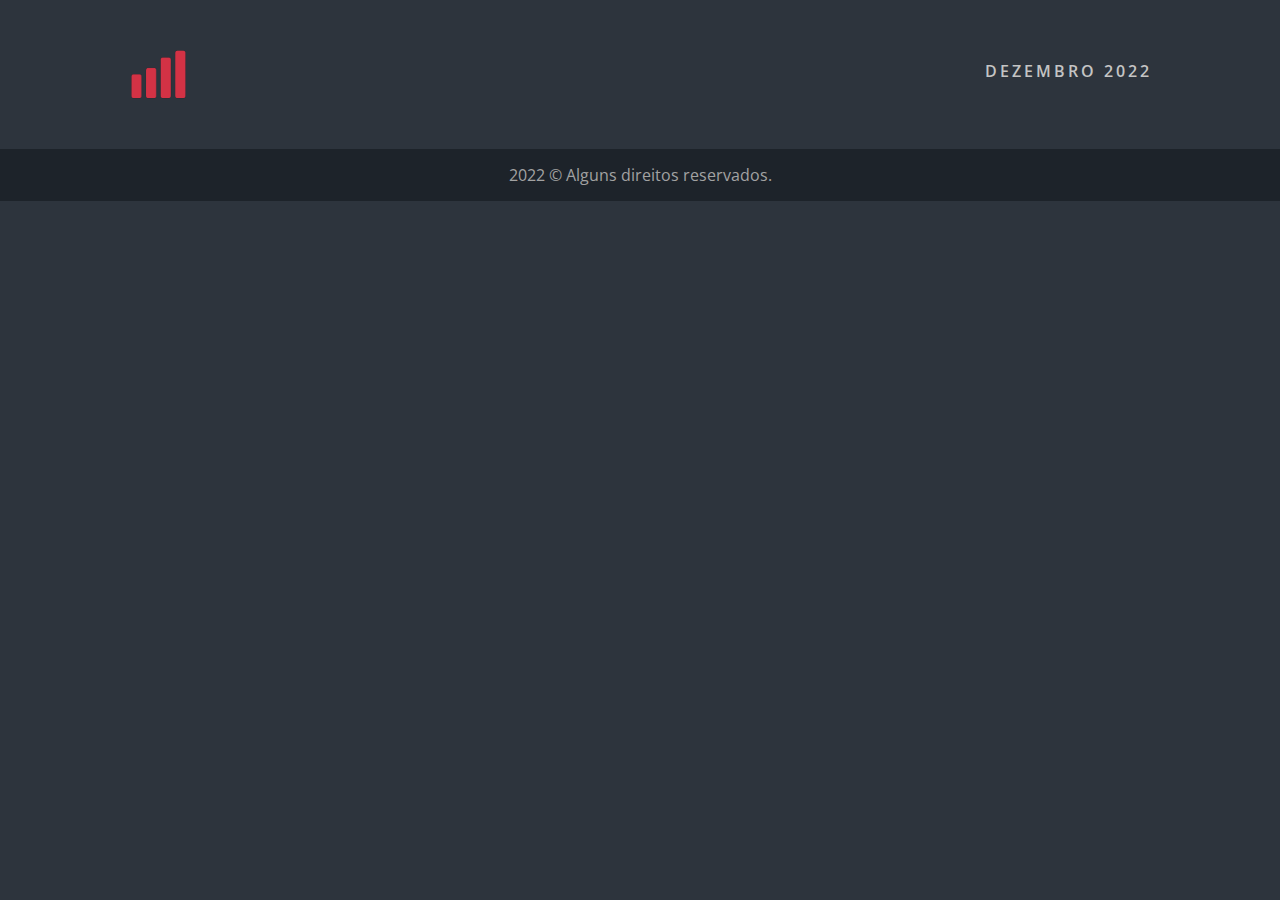
==== checkout.html @ bb0af76f "adjust main background" ====
<!DOCTYPE html>
<html lang="pt-br">

<head>
    <meta charset="UTF-8">
    <meta name="viewport" content="width=device-width, initial-scale=1.0">
    <title>Falta só mais um passo... - Conquiste sua vaga</title>

    <link rel="icon" type="image/png" href="assets/favicon.png" />
    <link rel="stylesheet" href="css/style.css">

    <link rel="preconnect" href="https://fonts.googleapis.com">
    <link rel="preconnect" href="https://fonts.gstatic.com" crossorigin>
    <link href="https://fonts.googleapis.com/css2?family=Open+Sans:wght@400;600;700&display=swap" rel="stylesheet">

</head>

<body>
    <header>
        <img src="assets/favicon.png" alt="logomarca-conquiste-sua-vaga">
        <p>Dezembro 2022</p>
    </header>
    
    <footer>
        2022 © Alguns direitos reservados.
    </footer>
</body>
</html>
---- css/style.css ----
* {
    margin: 0;
    padding: 0;
    box-sizing: border-box;
}

:root {
    font-size: 62.5%; /* 10px */

    --primary-color: #d33245;
    --secondary-color: #2d343d;
    --tertiary-color: #164669;
    --light-color: #fff;
    --dark-color: #282f38;

    --light-primary: #f92f47;
    --dark-primary: #ae2031;
    --p-color: #c4c4c4;

    --border-iconbox: rgb(69, 77, 89);
}

body {
    font-size: 1.6rem;
    background-color: var(--secondary-color);
    color: var(--light-color);
}

body, button, input {
    font-family: 'Open Sans', sans-serif;
} 

p {
    color: var(--p-color);
    margin-bottom: .8rem;
}

header {
    width: 80vw;
    margin: auto;

    padding: 4.8rem 0;

    display: flex;
    justify-content: space-between;
    align-items: center;

    font-weight: 600;
    text-transform: uppercase;
    letter-spacing: .3rem;
}

header img {
    width: 60px;
}

main {    
    padding-top: 4rem;
    text-align: center;
    padding-bottom: 12rem;
}

main::before {
    content: "";
    background-image: url("https://images.unsplash.com/photo-1517180102446-f3ece451e9d8?ixlib=rb-4.0.3&ixid=MnwxMjA3fDB8MHxwaG90by1wYWdlfHx8fGVufDB8fHx8&auto=format&fit=crop&w=1170&q=80");
    background-size: cover;
    position: absolute;
    top: 0px;
    right: 0px;
    bottom: 0px;
    left: 0px;
    z-index: -1;
    opacity: .1;
}

main h1 {
    font-size: 7.1rem;
}

main h2 {
    margin-top: .8rem;
    font-size: 2.2rem;
    font-weight: normal;
    letter-spacing: .2rem;
}

.cta-button {
    text-decoration: none;
    width: fit-content;
    display: flex;
    margin: 5rem auto 1rem;
    padding: 1.5rem 3rem;
    text-align: center;

    background: var(--primary-color);
    border-radius: 4px;
    border: none;
    border-bottom: 6px solid #ae2031;
    outline: none;

    color: var(--light-color);
    font-weight: bold;
    font-size: 1.6rem;

    transition: background-color .3s;
}

.cta-button:hover {
    background-color: var(--dark-primary);
}

.cta-button:active {
    background-color: var(--light-primary);
}

.content {
    width: 80vw;
    margin: auto;
}

.dark-bg {
    background-color: var(--dark-color);
}

section {
    padding: 10rem 0;
}

section h3 {
    margin-bottom: 3.6rem;
    font-size: 3.6rem;
    font-weight: normal;
    text-align: center;
}

.content h2 span, .content h4 span {
    color: var(--light-primary);
}

#pains .content {
    text-align: center;
}


#pains .content img {
    width: 45%;
    margin-bottom: 8px;
}

#method .content {
    display: flex;
    gap: 5rem;
    align-items: center;
}

#method .content h3 {
    text-align: left;
}

#method .content img {
    width: 45%;
}

#risk h3 {
    font-size: 3.6rem;
    font-weight: bold;
    text-transform: uppercase;
}

#how-works {
    text-align: center;
}

#how-works .icon-box-wrapper,
#inside-csv .icon-box-wrapper {
    display: grid;
    grid-template-columns: 1fr 1fr 1fr;
    gap: 3.2rem;
    margin-top: 5rem;
}

#risk .content {
    text-align: center;
    display: flex;
    align-items: center;
    justify-content: center;
    gap: 4rem;
}

#risk .content h4 {
    margin-bottom: 2.4rem;
    font-size: 3.2rem;
    text-align: left;
    font-weight: normal;
}

#risk .content img {
    width: auto;
}

.icon-box {
    text-align: center;
    align-items: center;

    border: 2px solid var(--border-iconbox);
    border-radius: 4px;

    padding: 3rem;
}

.icon-box p {
    font-size: 1.8rem;
    margin-top: 1.2rem;
}

.icon-box svg, .icon-box img {
    transition: transform .3s;
}

.icon-box svg:hover, .icon-box img:hover {
    transform: scale(1.1);
}

#inside-csv .icon-box-wrapper {
    justify-content: center;
    
}

#inside-csv .icon-box-wrapper img {
    width: 100%;
}

#inside-csv .content .icon-box-wrapper .icon-box h4 {
    font-size: 2.4rem;
}

#inside-csv .content .icon-box-wrapper .icon-box p {
    font-size: 1.6rem;
}

#inside-csv .content .icon-box-wrapper .icon-box ul li {
    text-align: left;
    margin: 3rem;
    color: var(--p-color);
}

#inside-csv .text-wrapper {
    height: 100%;
    display: flex;
    flex-direction: column;
    justify-content: center;
}

#about-expert .separator {
    border-bottom: 1px solid rgba(100, 100, 100, .8);
    width: 100%;    
}

#about-expert .content {
    margin-top: 2rem;
    display: flex;
    gap: 3.2rem;
}

#about-expert .content h4 {
    font-size: 2.4rem;
    margin-bottom: 1.2rem;
}

#about-expert .content a img {
    margin-right: 2.4rem;
    transition: filter .3s;
    cursor: pointer;
}

#about-expert .content img:hover {
    filter: brightness(.8);
}

#about-expert .content ul li {
    color: var(--p-color);
    margin-left: 6rem;
    line-height: 3.2rem;
}

#about-expert .content + .content {
    margin-top: 8rem;
}

#about-expert .content + .content img{
    width: 300px;
    border-radius: 9999px;
}

#for-who .content {
    display: flex;
    justify-content: center;
    gap: 3rem;
}

#for-who .content-left, #for-who .content-right {
    width: 50%;
    text-align: center;
    border: 2px solid var(--border-iconbox);
    border-radius: 12px;
    padding: 6rem;
}

#for-who .img-wrapper {
    height: 20rem;
    margin-bottom: 3.2rem;
}

#for-who img {
    height: 100%;
}

#for-who svg {
    width: fit-content;
}

.big-icon-list {
    display: flex;
    justify-content: left;
    align-items: center;
    text-align: left;
    gap: 1.5rem;

    margin-bottom: 1.5rem;
}

#depositions .depo-item {
    margin-top: 6rem;
    display: flex;
    align-items: center;
    gap: 3.2rem;
}

#depositions iframe {
    border-radius: 8px;
    box-shadow: var(--dark-color) 1.95px 1.95px 2.6px;
}

#depositions .depo-highlight {
    margin: 1rem 0;
    font-size: 2.4rem;
}

#depositions .depo-author a {
    margin-top: 3rem;

    display: flex;
    align-items: center;
    gap: 8px;

    text-decoration: none;
    color: var(--p-color);
}

#depositions .depo-author a:hover {
    color: var(--light-color);
}

#depositions .separator {
    border-bottom: 1px solid rgba(100, 100, 100, .8);
    margin: 8rem 0;
    width: 100%; 
}

details {
    width: 50%;
    margin: 0 auto ;
    background: #242b33;
    margin-bottom: 1rem;
    box-shadow: 0 .1rem 1rem -.5rem rgba(0,0,0,.4);
    border-radius: 4px;
    overflow: hidden;
  }
  
summary {
padding: 1rem;
display: block;
background: #1d232a;
padding-left: 2.2rem;
position: relative;
cursor: pointer;

font-weight: 600;
}

summary:before {
content: '';
border: .4rem solid;    
border-color: transparent transparent transparent #fff;
position: absolute;
top: 1.6rem;
left: 1rem;
transform: rotate(0);
transform-origin: .2rem 50%;
transition: .25s transform ease;
}

/* THE MAGIC 🧙‍♀️ */
details[open] > summary:before {
transform: rotate(90deg);
}

details > p {
padding: 2rem;
}

#cta-whatsapp {
    text-align: center;
}

#cta-whatsapp a {
    text-decoration: none;

    display: flex;
    width: fit-content;
    margin: 3rem auto 0;
    padding: 1.5rem 3rem;
    align-items: center;
    justify-content: center;

    gap: 8px;

    background: var(--primary-color);
    border-radius: 4px;
    border: none;
    border-bottom: 6px solid #ae2031;
    outline: none;

    color: var(--light-color);
    font-weight: bold;
    font-size: 1.6rem;

    transition: background-color .3s;
}

#cta-whatsapp a {
    background-color: var(--dark-primary);
}

#cta-whatsapp a {
    background-color: var(--light-primary);
}


footer {
    padding: 1.5rem 0;
    text-align: center;
    color: #a2a2a2;
    background-color: #1d232a;  
}

@media (max-width: 890px) {
    .content {
        width: 95vw;
        margin: auto;        
    }

    main {
        padding: 10px;
    }
}

@media (max-width: 690px) {

    header {
        font-size: 1.3rem;
    }

    main h1 {
        font-size: 5rem;
    }

    #method .content, #method .content h3 {
        display: inline-block;
        text-align: center;
    }

    #how-works .icon-box-wrapper,
    #inside-csv .icon-box-wrapper {
        display: inline-block;
    }

    #how-works .icon-box,
    #inside-csv .icon-box {
        margin-top: 2rem;
    }

    #risk .content {
        display: inline-block;
    }

    #risk .content h4 {
        text-align: center;
    }

    #about-expert .content {
        display: inline-block;
        padding: 5px;
    }

    #about-expert .content h4 {
        margin: 2rem auto;
    }

    #for-who .content {
        display: inline-block;
    }

    #for-who .content-left, #for-who .content-right {
        width: 100%;
        padding: 4rem;
        margin-bottom: 2rem;
    }

    #depositions .depo-item {
        display: inline-block;
    }

    details {
        width: 90%
    }        
}
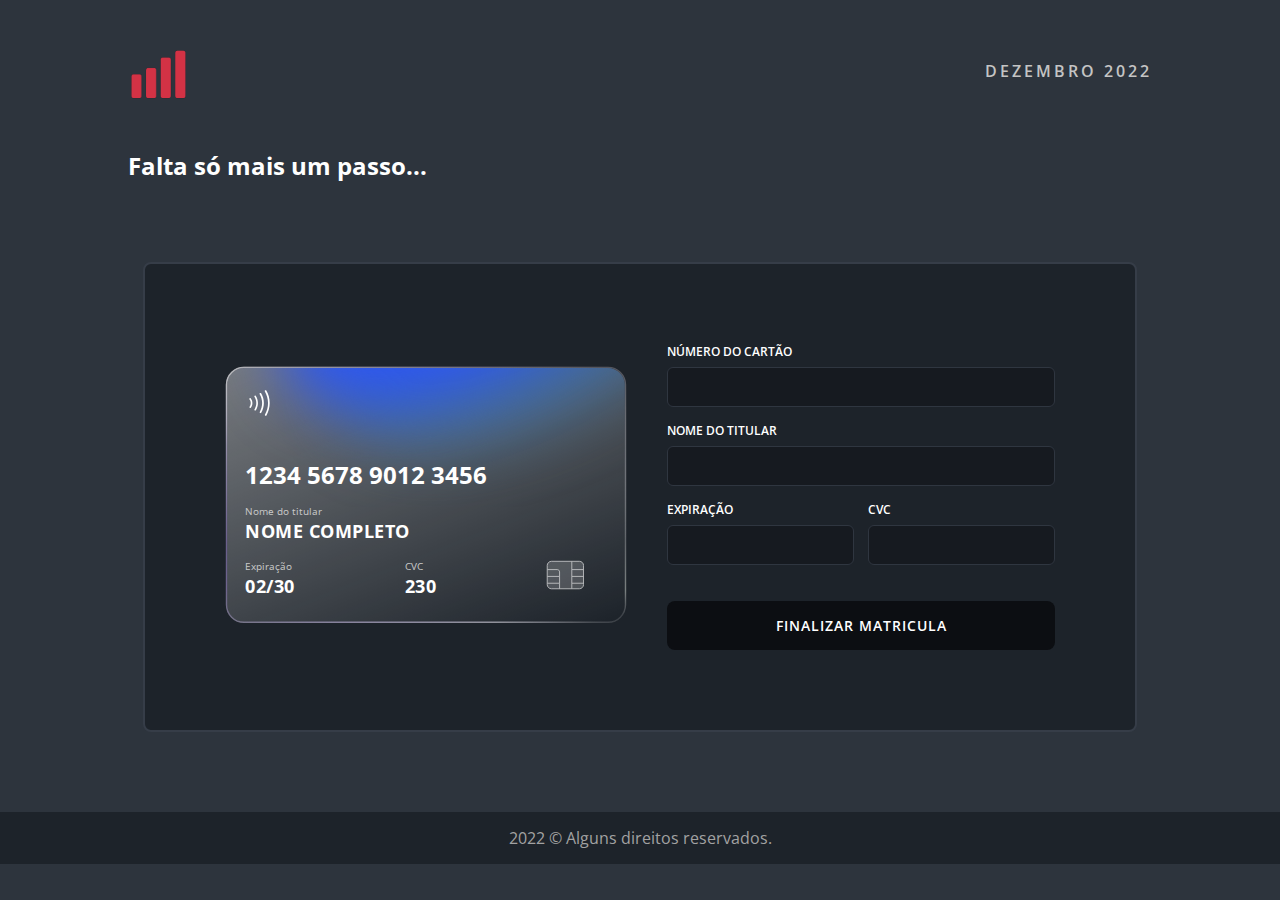
==== commit 47229673: "add checkout page" ====
--- a/checkout.html
+++ b/checkout.html
@@ -8,6 +8,7 @@
 
     <link rel="icon" type="image/png" href="assets/favicon.png" />
     <link rel="stylesheet" href="css/style.css">
+    <link rel="stylesheet" href="css/checkout.css">
 
     <link rel="preconnect" href="https://fonts.googleapis.com">
     <link rel="preconnect" href="https://fonts.gstatic.com" crossorigin>
@@ -15,11 +16,74 @@
 
 </head>
 
-<body>
+<body id="checkout">
     <header>
         <img src="assets/favicon.png" alt="logomarca-conquiste-sua-vaga">
         <p>Dezembro 2022</p>
     </header>
+    <div class="container-ck">
+        <div class="title">
+            <h2>Falta só mais um passo...</h2>
+        </div>
+
+        <div class="cc-area">                    
+            <div class="cc-view">
+                <img src="assets/cc-template.svg" alt="">
+                <div class="cc-datas">
+                    <div class="cc-number-view">
+                        1234 5678 9012 3456
+                    </div>
+                    <div class="name-view">
+                        <p>Nome do titular</p>
+                        <h5>NOME COMPLETO</h5>
+                    </div>
+                    <div class="col-3">
+                    <div class="expiration-view">
+                        <p>Expiração</p>
+                        <h5>02/30</h5>
+                    </div>
+                    <div class="cvc-view">
+                        <p>CVC</p>
+                        <h5>230</h5>
+                    </div>
+                        <svg width="38" height="30" viewBox="0 0 38 30" fill="none" xmlns="http://www.w3.org/2000/svg">
+                        <g opacity="0.7">
+                        <rect x="1.22996" y="1.30927" width="36.3209" height="27.4591" rx="4.20321" fill="white" fill-opacity="0.26" stroke="white" stroke-width="0.898396"/>
+                        <path d="M1.36212 9.58317H11.2485C12.5332 9.58317 13.5747 10.6246 13.5747 11.9094V16.4164M13.5747 28.658V23.2496M13.5747 23.2496V16.4164M13.5747 23.2496H1.36212M13.5747 16.4164H1.36212" stroke="white" stroke-width="0.898396"/>
+                        <path d="M37.4182 9.58319H25.7872M25.7872 9.58319V16.4164M25.7872 9.58319V1.44147M25.7872 28.6581V23.2496M25.7872 23.2496V16.4164M25.7872 23.2496H37.4182M25.7872 16.4164H37.4182" stroke="white" stroke-width="0.898396"/>
+                        </g>
+                        </svg>
+                    </div>
+                        
+                </div>
+            </div>
+
+            <form action="">
+                <div class="input-wrapper">
+                    <label for="">Número do cartão</label>
+                    <input type="number">
+                </div>
+                <div class="input-wrapper">
+                    <label for="">Nome do titular</label>
+                    <input type="text">
+                </div>
+                <div class="col-2">
+                    <div class="input-wrapper">
+                        <label for="">Expiração</label>
+                        <input type="text">
+                    </div>
+                    <div class="input-wrapper">
+                        <label for="">CVC</label>
+                        <input type="number">
+                    </div>
+                </div>
+                <button>Finalizar matricula</button>
+            </form>
+
+        </div>
+            
+
+    </div>
     
     <footer>
         2022 © Alguns direitos reservados.
--- a/css/style.css
+++ b/css/style.css
@@ -17,7 +17,7 @@
     --dark-primary: #ae2031;
     --p-color: #c4c4c4;
 
-    --border-iconbox: rgb(69, 77, 89);
+    --border-iconbox: #454d59;
 }
 
 body {
@@ -37,7 +37,7 @@
 
 header {
     width: 80vw;
-    margin: auto;
+    margin: 0 auto;
 
     padding: 4.8rem 0;
 
--- a/css/checkout.css
+++ b/css/checkout.css
@@ -0,0 +1,119 @@
+#checkout {
+    height: 100vh;
+}
+
+.container-ck {
+    width: 80vw;
+    margin: auto;
+}
+
+.cc-area {
+    width: fit-content;
+    margin: 8rem auto;
+    padding: 8rem;
+
+    display: flex;
+    align-items: center;
+    gap: 4rem;
+
+    background: #1d232a;
+    border-radius: 8px;
+    border: 2px solid #363d48;
+}
+
+.cc-view {
+    position: relative;
+}
+
+.cc-datas {    
+    position: absolute;
+    bottom: 28px;
+    left: 20px;
+
+    display: flex;
+    flex-direction: column;
+    gap: 1.4rem;
+}
+
+.cc-datas .cc-number-view{
+    font-size: 2.4rem;
+    font-weight: bold;
+}
+
+.cc-datas h5{
+    font-weight: bold;
+    font-size: 1.8rem;
+    line-height: 2.9rem;
+    letter-spacing: .05rem;
+    text-transform: uppercase;
+    
+    color: #fff;
+}
+
+.cc-datas p {
+    font-size: 10px;
+    line-height: 12px;
+    color: #cacaca;
+    margin-bottom: 0;
+}
+
+.cc-datas .col-3 {
+    display: flex;
+    gap: 11rem;
+}
+
+form {
+    display: flex;
+    flex-direction: column;
+    gap: 1.6rem;
+}
+
+.input-wrapper {
+    display: flex;
+    flex-direction: column;
+    gap: 8px;
+}
+
+form label {
+    font-weight: 600;
+    font-size: 12px;
+    line-height: 15px;
+    letter-spacing: .15rem;
+
+    letter-spacing: 0.01px;
+    text-transform: uppercase;
+}
+
+form input {
+    height: 40px;
+    background: #161a20;
+    border: 1.5px solid #2f3640;
+    outline: none;
+    border-radius: 6px;
+    padding-left: 1rem;
+    color: #fff;
+}
+
+form input:focus {    
+    border: 2px solid #59606d;
+}
+
+form .col-2 {
+    width: 100%;
+    display: flex;
+    gap: 1.4rem;
+}
+
+form button {
+    margin-top: 2rem;
+    padding: 1.5rem 3rem;
+    background-color: #0c0e12;
+    border: none;
+    border-radius: 8px;
+
+    color: #fff;
+    text-transform: uppercase;
+    font-weight: 600;
+    font-size: 1.4rem;
+    letter-spacing: .1rem;
+}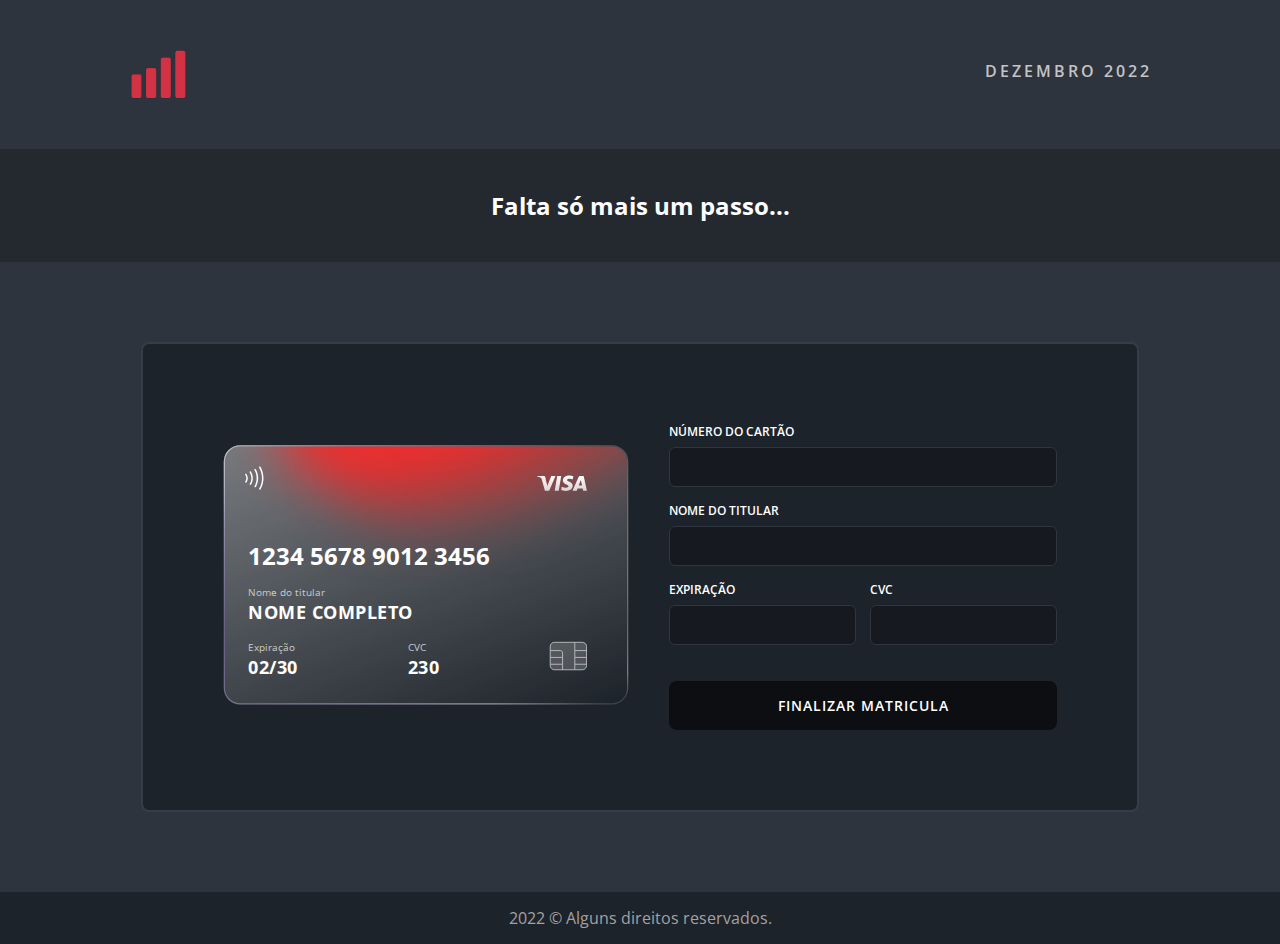
==== commit 23b4e8e0: "update cc-view when input data on checkout" ====
--- a/checkout.html
+++ b/checkout.html
@@ -21,15 +21,19 @@
         <img src="assets/favicon.png" alt="logomarca-conquiste-sua-vaga">
         <p>Dezembro 2022</p>
     </header>
+
+    <div class="title">
+        <h2>Falta só mais um passo...</h2>
+    </div>
+
     <div class="container-ck">
-        <div class="title">
-            <h2>Falta só mais um passo...</h2>
-        </div>
-
         <div class="cc-area">                    
             <div class="cc-view">
                 <img src="assets/cc-template.svg" alt="">
                 <div class="cc-datas">
+                    <div class="cc-flag">
+                        <img src="assets/cc-visa.svg" alt="">
+                    </div>
                     <div class="cc-number-view">
                         1234 5678 9012 3456
                     </div>
@@ -60,21 +64,21 @@
 
             <form action="">
                 <div class="input-wrapper">
-                    <label for="">Número do cartão</label>
-                    <input type="number">
+                    <label for="cc-number">Número do cartão</label>
+                    <input type="number" id="cc-number">
                 </div>
                 <div class="input-wrapper">
-                    <label for="">Nome do titular</label>
-                    <input type="text">
+                    <label for="cc-name">Nome do titular</label>
+                    <input type="text" id="cc-name">
                 </div>
                 <div class="col-2">
                     <div class="input-wrapper">
-                        <label for="">Expiração</label>
-                        <input type="text">
+                        <label for="cc-expiration">Expiração</label>
+                        <input type="text" id="cc-expiration">
                     </div>
                     <div class="input-wrapper">
-                        <label for="">CVC</label>
-                        <input type="number">
+                        <label for="cc-cvc">CVC</label>
+                        <input id="cc-cvc" type="number">
                     </div>
                 </div>
                 <button>Finalizar matricula</button>
@@ -88,5 +92,7 @@
     <footer>
         2022 © Alguns direitos reservados.
     </footer>
+
+    <script src="scripts/main.js"></script>
 </body>
 </html>--- a/css/checkout.css
+++ b/css/checkout.css
@@ -6,6 +6,13 @@
     width: 80vw;
     margin: auto;
 }
+
+.title {
+    text-align: center;
+    background-color: rgba(0, 0, 0, .2);
+    padding: 4rem;
+}
+
 
 .cc-area {
     width: fit-content;
@@ -28,11 +35,18 @@
 .cc-datas {    
     position: absolute;
     bottom: 28px;
-    left: 20px;
+    left: 25px;
 
     display: flex;
     flex-direction: column;
     gap: 1.4rem;
+}
+
+.cc-flag {
+    position: absolute;
+    right: 0;
+    top: -65px;
+
 }
 
 .cc-datas .cc-number-view{
@@ -92,6 +106,8 @@
     border-radius: 6px;
     padding-left: 1rem;
     color: #fff;
+
+    text-transform: uppercase;
 }
 
 form input:focus {    
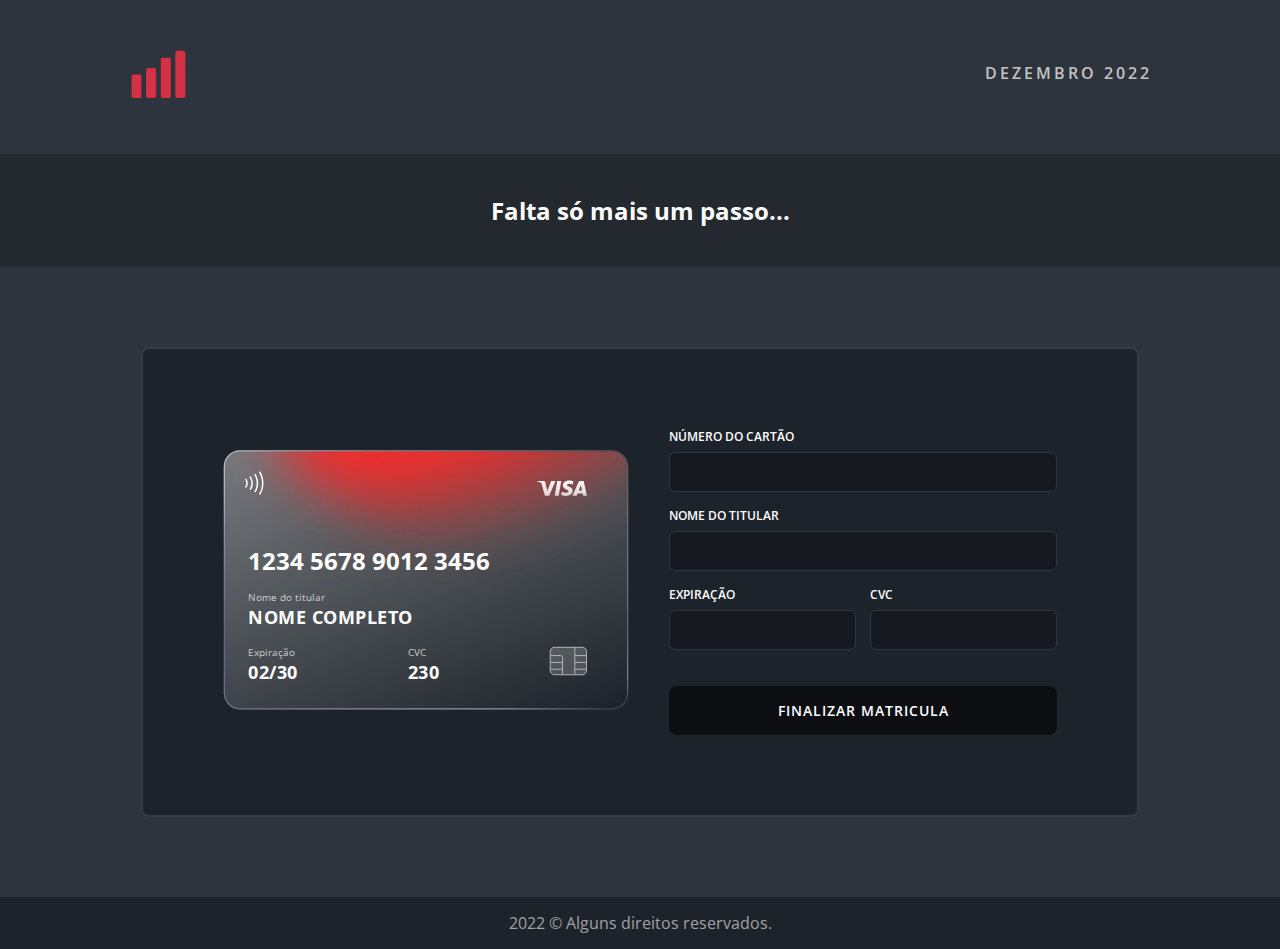
==== commit 9fc5136e: "align footer" ====
--- a/checkout.html
+++ b/checkout.html
@@ -16,82 +16,82 @@
 
 </head>
 
-<body id="checkout">
-    <header>
-        <img src="assets/favicon.png" alt="logomarca-conquiste-sua-vaga">
-        <p>Dezembro 2022</p>
-    </header>
+<body>
+    <div class="page-container">
+        <header>
+            <a href="index.html"><img src="assets/favicon.png" alt="logomarca-conquiste-sua-vaga"></a>
+            <p>Dezembro 2022</p>
+        </header>
 
-    <div class="title">
-        <h2>Falta só mais um passo...</h2>
-    </div>
+        <div class="title">
+            <h2>Falta só mais um passo...</h2>
+        </div>
 
-    <div class="container-ck">
-        <div class="cc-area">                    
-            <div class="cc-view">
-                <img src="assets/cc-template.svg" alt="">
-                <div class="cc-datas">
-                    <div class="cc-flag">
-                        <img src="assets/cc-visa.svg" alt="">
+        <div class="content-wrapper">
+            <div class="cc-area">                    
+                <div class="cc-view">
+                    <img src="assets/cc-template.svg" alt="">
+                    <div class="cc-datas">
+                        <div class="cc-flag">
+                            <img src="assets/cc-visa.svg" alt="">
+                        </div>
+                        <div class="cc-number-view">
+                            1234 5678 9012 3456
+                        </div>
+                        <div class="name-view">
+                            <p>Nome do titular</p>
+                            <h5>NOME COMPLETO</h5>
+                        </div>
+                        <div class="col-3">
+                        <div class="expiration-view">
+                            <p>Expiração</p>
+                            <h5>02/30</h5>
+                        </div>
+                        <div class="cvc-view">
+                            <p>CVC</p>
+                            <h5>230</h5>
+                        </div>
+                            <svg width="38" height="30" viewBox="0 0 38 30" fill="none" xmlns="http://www.w3.org/2000/svg">
+                            <g opacity="0.7">
+                            <rect x="1.22996" y="1.30927" width="36.3209" height="27.4591" rx="4.20321" fill="white" fill-opacity="0.26" stroke="white" stroke-width="0.898396"/>
+                            <path d="M1.36212 9.58317H11.2485C12.5332 9.58317 13.5747 10.6246 13.5747 11.9094V16.4164M13.5747 28.658V23.2496M13.5747 23.2496V16.4164M13.5747 23.2496H1.36212M13.5747 16.4164H1.36212" stroke="white" stroke-width="0.898396"/>
+                            <path d="M37.4182 9.58319H25.7872M25.7872 9.58319V16.4164M25.7872 9.58319V1.44147M25.7872 28.6581V23.2496M25.7872 23.2496V16.4164M25.7872 23.2496H37.4182M25.7872 16.4164H37.4182" stroke="white" stroke-width="0.898396"/>
+                            </g>
+                            </svg>
+                        </div>
+                            
                     </div>
-                    <div class="cc-number-view">
-                        1234 5678 9012 3456
-                    </div>
-                    <div class="name-view">
-                        <p>Nome do titular</p>
-                        <h5>NOME COMPLETO</h5>
-                    </div>
-                    <div class="col-3">
-                    <div class="expiration-view">
-                        <p>Expiração</p>
-                        <h5>02/30</h5>
-                    </div>
-                    <div class="cvc-view">
-                        <p>CVC</p>
-                        <h5>230</h5>
-                    </div>
-                        <svg width="38" height="30" viewBox="0 0 38 30" fill="none" xmlns="http://www.w3.org/2000/svg">
-                        <g opacity="0.7">
-                        <rect x="1.22996" y="1.30927" width="36.3209" height="27.4591" rx="4.20321" fill="white" fill-opacity="0.26" stroke="white" stroke-width="0.898396"/>
-                        <path d="M1.36212 9.58317H11.2485C12.5332 9.58317 13.5747 10.6246 13.5747 11.9094V16.4164M13.5747 28.658V23.2496M13.5747 23.2496V16.4164M13.5747 23.2496H1.36212M13.5747 16.4164H1.36212" stroke="white" stroke-width="0.898396"/>
-                        <path d="M37.4182 9.58319H25.7872M25.7872 9.58319V16.4164M25.7872 9.58319V1.44147M25.7872 28.6581V23.2496M25.7872 23.2496V16.4164M25.7872 23.2496H37.4182M25.7872 16.4164H37.4182" stroke="white" stroke-width="0.898396"/>
-                        </g>
-                        </svg>
-                    </div>
-                        
                 </div>
-            </div>
 
-            <form action="">
-                <div class="input-wrapper">
-                    <label for="cc-number">Número do cartão</label>
-                    <input type="number" id="cc-number">
-                </div>
-                <div class="input-wrapper">
-                    <label for="cc-name">Nome do titular</label>
-                    <input type="text" id="cc-name">
-                </div>
-                <div class="col-2">
+                <form action="">
                     <div class="input-wrapper">
-                        <label for="cc-expiration">Expiração</label>
-                        <input type="text" id="cc-expiration">
+                        <label for="cc-number">Número do cartão</label>
+                        <input type="number" id="cc-number">
                     </div>
                     <div class="input-wrapper">
-                        <label for="cc-cvc">CVC</label>
-                        <input id="cc-cvc" type="number">
+                        <label for="cc-name">Nome do titular</label>
+                        <input type="text" id="cc-name">
                     </div>
-                </div>
-                <button>Finalizar matricula</button>
-            </form>
+                    <div class="col-2">
+                        <div class="input-wrapper">
+                            <label for="cc-expiration">Expiração</label>
+                            <input type="text" id="cc-expiration">
+                        </div>
+                        <div class="input-wrapper">
+                            <label for="cc-cvc">CVC</label>
+                            <input id="cc-cvc" type="number">
+                        </div>
+                    </div>
+                    <a href="/typ.html">Finalizar matricula</a>
+                </form>
 
+            </div>            
         </div>
-            
-
+        
+        <footer class="footer-ck">
+            2022 © Alguns direitos reservados.
+        </footer>
     </div>
-    
-    <footer>
-        2022 © Alguns direitos reservados.
-    </footer>
 
     <script src="scripts/main.js"></script>
 </body>
--- a/css/checkout.css
+++ b/css/checkout.css
@@ -1,8 +1,9 @@
-#checkout {
-    height: 100vh;
+.page-container {
+    position: relative;
+    min-height: 94vh;
 }
 
-.container-ck {
+.content-wrapper {
     width: 80vw;
     margin: auto;
 }
@@ -120,7 +121,8 @@
     gap: 1.4rem;
 }
 
-form button {
+form a {
+    text-decoration: none;
     margin-top: 2rem;
     padding: 1.5rem 3rem;
     background-color: #0c0e12;
@@ -128,8 +130,25 @@
     border-radius: 8px;
 
     color: #fff;
+    text-align: center;
     text-transform: uppercase;
     font-weight: 600;
     font-size: 1.4rem;
     letter-spacing: .1rem;
+
+    transition: transform .5s;
+    transition: filter .3s;
+}
+
+form a:hover {
+    transform: scale(1.03);
+}
+
+form a:active {
+    filter: brightness(1.1);
+}
+
+.confirmation-msg {
+    margin: 8rem auto;
+    text-align: center;
 }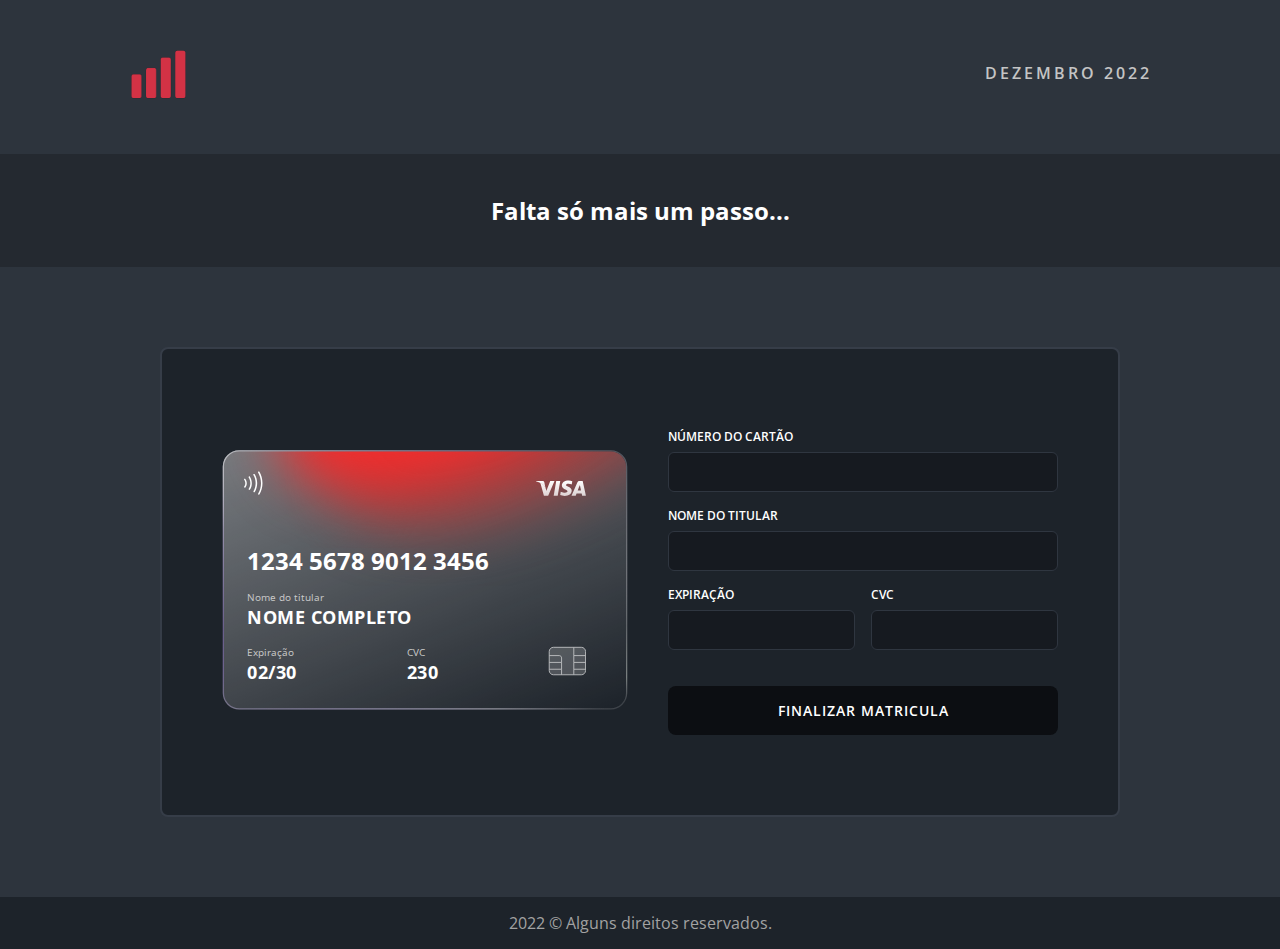
==== commit cd55dd8a: "adjust responsive checkout" ====
--- a/checkout.html
+++ b/checkout.html
@@ -82,7 +82,7 @@
                             <input id="cc-cvc" type="number">
                         </div>
                     </div>
-                    <a href="/typ.html">Finalizar matricula</a>
+                    <a href="./typ.html">Finalizar matricula</a>
                 </form>
 
             </div>            
--- a/css/checkout.css
+++ b/css/checkout.css
@@ -16,11 +16,12 @@
 
 
 .cc-area {
-    width: fit-content;
+    max-width: 96rem;
     margin: 8rem auto;
     padding: 8rem;
 
     display: flex;
+    justify-content: center;
     align-items: center;
     gap: 4rem;
 
@@ -35,8 +36,8 @@
 
 .cc-datas {    
     position: absolute;
-    bottom: 28px;
-    left: 25px;
+    bottom: 2.8rem;
+    left: 2.5rem;
 
     display: flex;
     flex-direction: column;
@@ -47,7 +48,6 @@
     position: absolute;
     right: 0;
     top: -65px;
-
 }
 
 .cc-datas .cc-number-view{
@@ -118,7 +118,11 @@
 form .col-2 {
     width: 100%;
     display: flex;
-    gap: 1.4rem;
+    gap: 1.6rem;
+}
+
+form .col-2 .input-wrapper {
+    width: 100%;
 }
 
 form a {
@@ -151,4 +155,53 @@
 .confirmation-msg {
     margin: 8rem auto;
     text-align: center;
+}
+
+@media (max-width: 1050px) {
+    .cc-area {
+        width: 100%;
+        display: inline-block;
+        margin: 8rem auto;    
+    }
+
+    .cc-view {
+        margin-bottom: 2.8rem;
+    }
+}
+
+@media (max-width: 720px) {
+    .cc-area {
+        padding: 3rem;
+    }
+}
+
+@media (max-width: 590px) {
+    .cc-view img {
+        width: 100%;
+    }
+
+   form .col-2 {
+        flex-direction: column;
+    }
+
+    .cc-datas {    
+        position: absolute;
+        bottom: 1rem;
+        left: 1.5rem;
+    
+        display: flex;
+        flex-direction: column;
+        gap: 1rem;
+    }
+    
+    .cc-flag {
+        position: absolute;
+        right: 0;
+        top: -35px;
+    }
+
+    .cc-datas .col-3 {
+        display: flex;
+        gap: 7rem;
+    }
 }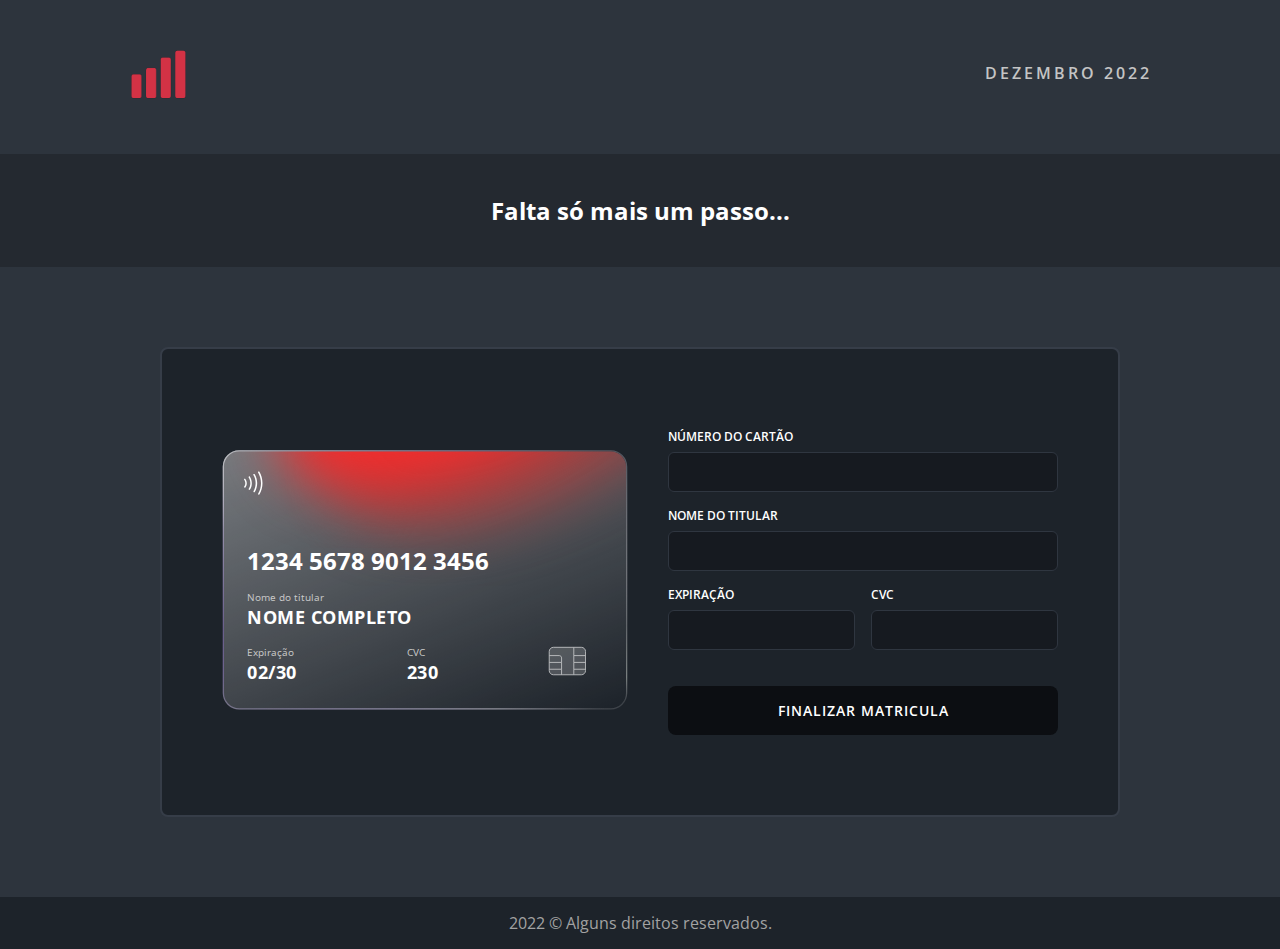
==== commit 37f1b6c6: "add mask to inputs on checkout" ====
--- a/checkout.html
+++ b/checkout.html
@@ -66,20 +66,20 @@
                 <form action="">
                     <div class="input-wrapper">
                         <label for="cc-number">Número do cartão</label>
-                        <input type="number" id="cc-number">
+                        <input id="cc-number" type="text">
                     </div>
                     <div class="input-wrapper">
                         <label for="cc-name">Nome do titular</label>
-                        <input type="text" id="cc-name">
+                        <input id="cc-name" type="text">
                     </div>
                     <div class="col-2">
                         <div class="input-wrapper">
                             <label for="cc-expiration">Expiração</label>
-                            <input type="text" id="cc-expiration">
+                            <input id="cc-expiration" type="text">
                         </div>
                         <div class="input-wrapper">
                             <label for="cc-cvc">CVC</label>
-                            <input id="cc-cvc" type="number">
+                            <input id="cc-cvc" type="text">
                         </div>
                     </div>
                     <a href="./typ.html">Finalizar matricula</a>
@@ -93,6 +93,9 @@
         </footer>
     </div>
 
-    <script src="scripts/main.js"></script>
+    <script type="text/javascript" src="scripts/jquery-3.6.1.min.js"></script>
+    <script type="text/javascript" src="scripts/jquery.mask.js"></script>
+    <script type="text/javascript" src="scripts/main.js"></script>
+    <script type="text/javascript" src="scripts/masks.js"></script>
 </body>
 </html>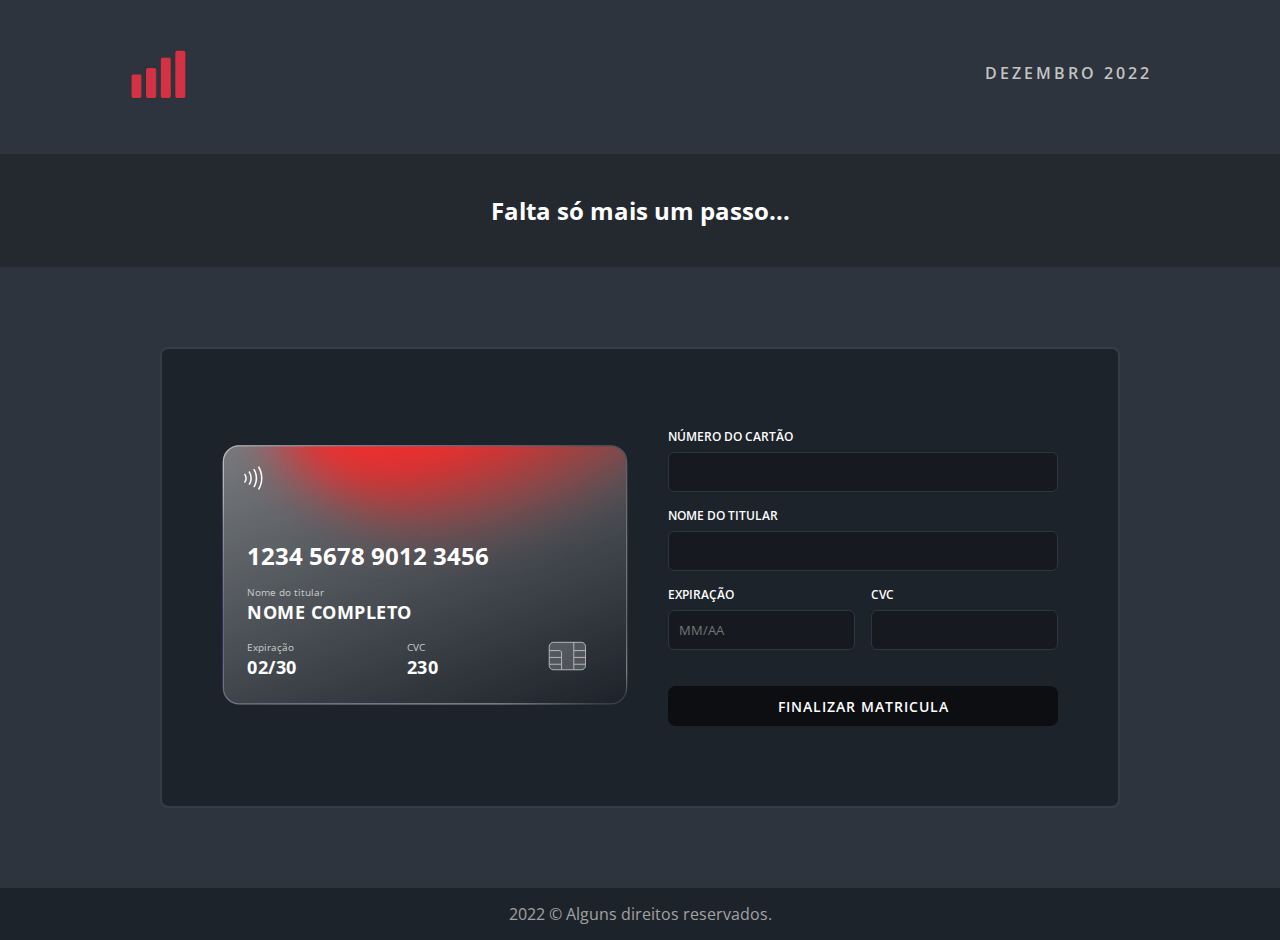
==== commit 35fc4d33: "mask name input on checkout" ====
--- a/checkout.html
+++ b/checkout.html
@@ -63,26 +63,26 @@
                     </div>
                 </div>
 
-                <form action="">
+                <form action="/typ.html" id="cc-form">
                     <div class="input-wrapper">
                         <label for="cc-number">Número do cartão</label>
-                        <input id="cc-number" type="text">
+                        <input id="cc-number" type="text" required>
                     </div>
                     <div class="input-wrapper">
                         <label for="cc-name">Nome do titular</label>
-                        <input id="cc-name" type="text">
+                        <input id="cc-name" type="text" required>
                     </div>
                     <div class="col-2">
                         <div class="input-wrapper">
                             <label for="cc-expiration">Expiração</label>
-                            <input id="cc-expiration" type="text">
+                            <input id="cc-expiration" type="text" required>
                         </div>
                         <div class="input-wrapper">
                             <label for="cc-cvc">CVC</label>
-                            <input id="cc-cvc" type="text">
+                            <input id="cc-cvc" type="text" required>
                         </div>
                     </div>
-                    <a href="./typ.html">Finalizar matricula</a>
+                    <button class="btnFinished">Finalizar matricula</button>
                 </form>
 
             </div>            
@@ -95,7 +95,7 @@
 
     <script type="text/javascript" src="scripts/jquery-3.6.1.min.js"></script>
     <script type="text/javascript" src="scripts/jquery.mask.js"></script>
+    <script type="text/javascript" src="scripts/masks.js"></script>
     <script type="text/javascript" src="scripts/main.js"></script>
-    <script type="text/javascript" src="scripts/masks.js"></script>
 </body>
 </html>--- a/css/checkout.css
+++ b/css/checkout.css
@@ -126,30 +126,32 @@
 }
 
 form a {
-    text-decoration: none;
+    width: 100%;
+    height: 4rem;
+}
+
+form .btnFinished {
     margin-top: 2rem;
-    padding: 1.5rem 3rem;
+    width: 100%;
+    height: 4rem;
+
     background-color: #0c0e12;
     border: none;
     border-radius: 8px;
 
     color: #fff;
-    text-align: center;
     text-transform: uppercase;
     font-weight: 600;
     font-size: 1.4rem;
     letter-spacing: .1rem;
 
+    cursor: pointer;
+
     transition: transform .5s;
-    transition: filter .3s;
-}
-
-form a:hover {
+}
+
+.btnFinished:hover {
     transform: scale(1.03);
-}
-
-form a:active {
-    filter: brightness(1.1);
 }
 
 .confirmation-msg {
